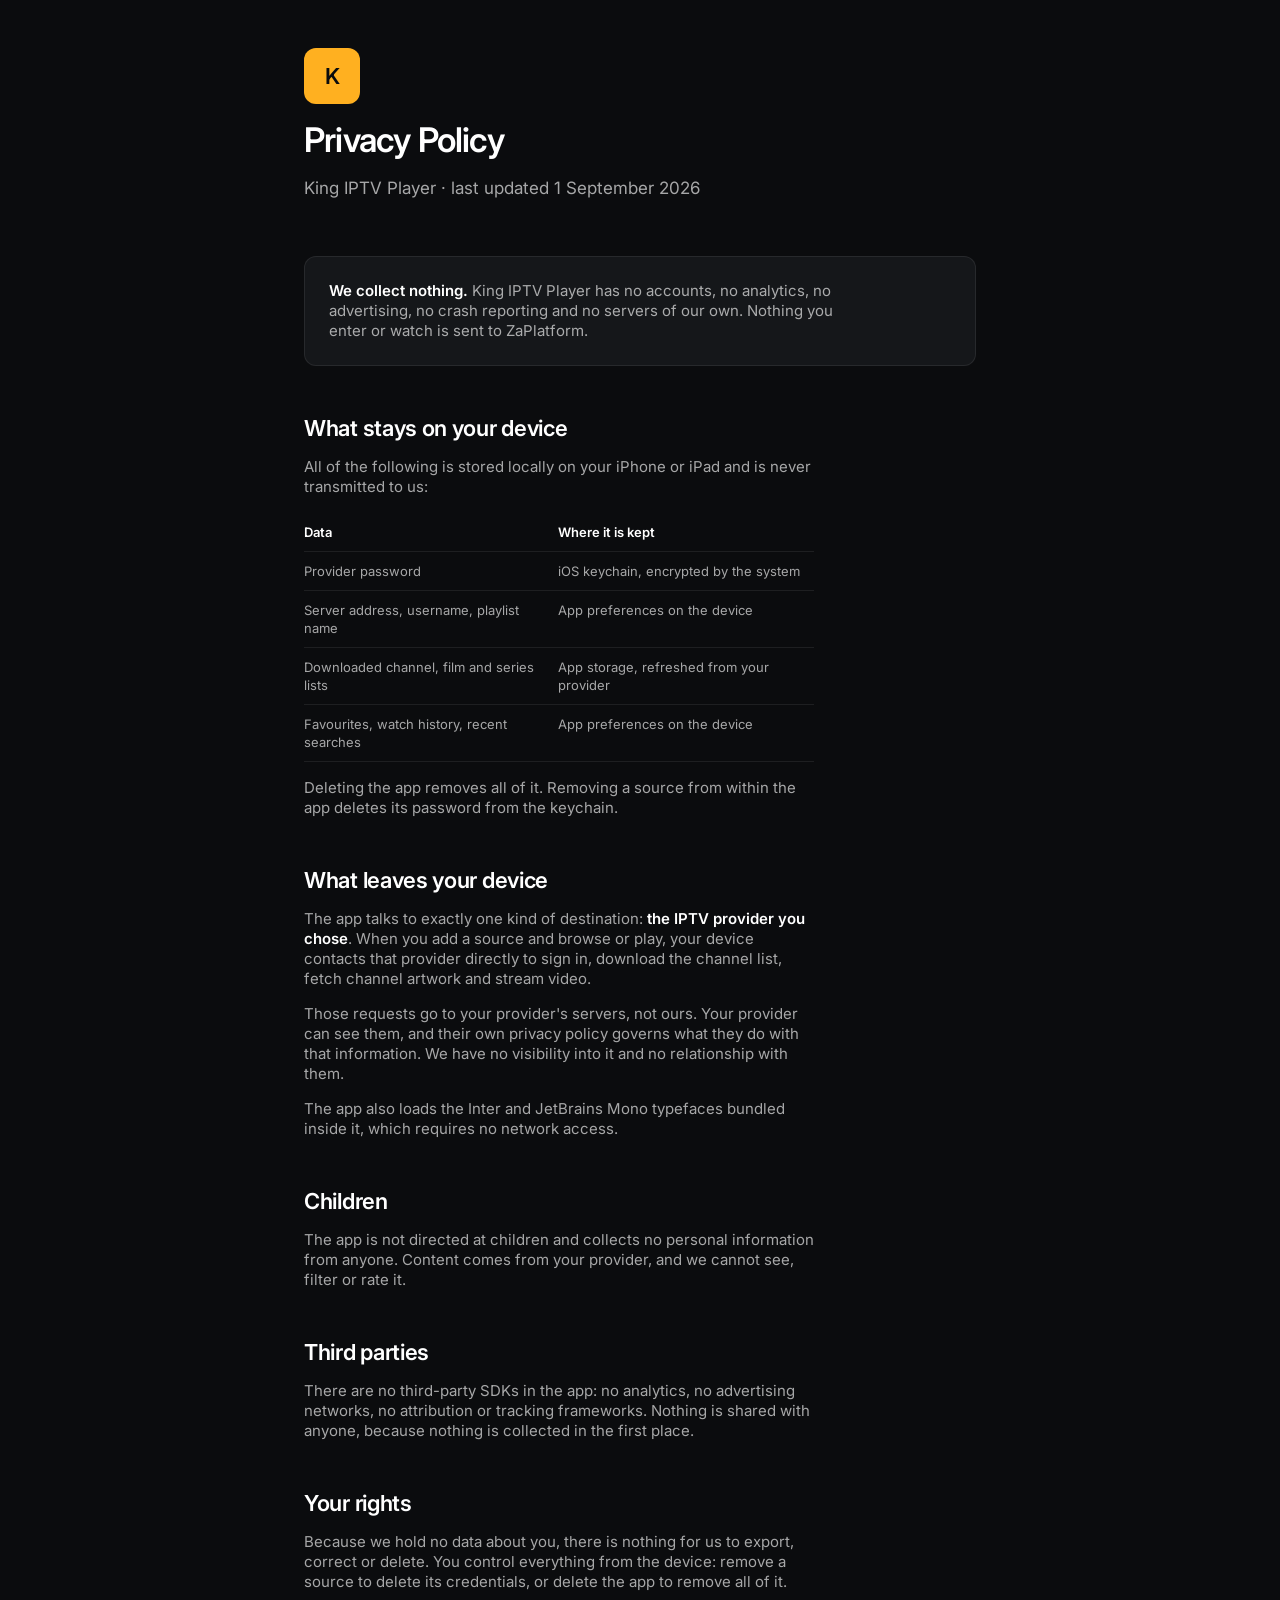
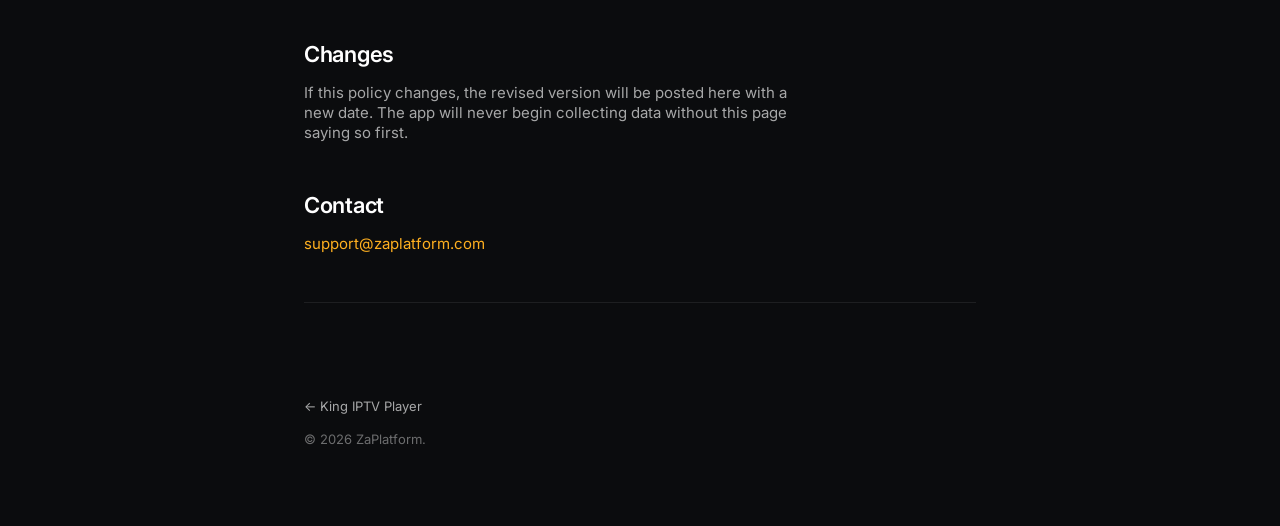
==== privacy/index.html @ c921037e "King IPTV Player site: landing page and privacy policy Static site for kingiptv.zaplatform.com, styl" ====
<!doctype html>
<html lang="en">
<head>
<meta charset="utf-8">
<meta name="viewport" content="width=device-width, initial-scale=1">
<title>Privacy Policy — King IPTV Player</title>
<meta name="description" content="King IPTV Player collects nothing. This policy explains what stays on your device and what leaves it.">
<link rel="preconnect" href="https://fonts.googleapis.com">
<link rel="preconnect" href="https://fonts.gstatic.com" crossorigin>
<link href="https://fonts.googleapis.com/css2?family=Inter:wght@400;600&display=swap" rel="stylesheet">
<link rel="stylesheet" href="../style.css">
</head>
<body>
<div class="wrap">

  <header>
    <div class="mark">K</div>
    <h1>Privacy Policy</h1>
    <p class="lead">King IPTV Player · last updated 1 September 2026</p>
  </header>

  <div class="card">
    <p style="margin:0">
      <strong>We collect nothing.</strong> King IPTV Player has no accounts, no
      analytics, no advertising, no crash reporting and no servers of our own.
      Nothing you enter or watch is sent to ZaPlatform.
    </p>
  </div>

  <h2>What stays on your device</h2>
  <p>
    All of the following is stored locally on your iPhone or iPad and is never
    transmitted to us:
  </p>

  <table>
    <tr>
      <th>Data</th>
      <th>Where it is kept</th>
    </tr>
    <tr>
      <td>Provider password</td>
      <td>iOS keychain, encrypted by the system</td>
    </tr>
    <tr>
      <td>Server address, username, playlist name</td>
      <td>App preferences on the device</td>
    </tr>
    <tr>
      <td>Downloaded channel, film and series lists</td>
      <td>App storage, refreshed from your provider</td>
    </tr>
    <tr>
      <td>Favourites, watch history, recent searches</td>
      <td>App preferences on the device</td>
    </tr>
  </table>

  <p>
    Deleting the app removes all of it. Removing a source from within the app
    deletes its password from the keychain.
  </p>

  <h2>What leaves your device</h2>
  <p>
    The app talks to exactly one kind of destination: <strong>the IPTV
    provider you chose</strong>. When you add a source and browse or play,
    your device contacts that provider directly to sign in, download the
    channel list, fetch channel artwork and stream video.
  </p>
  <p>
    Those requests go to your provider's servers, not ours. Your provider can
    see them, and their own privacy policy governs what they do with that
    information. We have no visibility into it and no relationship with them.
  </p>
  <p>
    The app also loads the Inter and JetBrains Mono typefaces bundled inside
    it, which requires no network access.
  </p>

  <h2>Children</h2>
  <p>
    The app is not directed at children and collects no personal information
    from anyone. Content comes from your provider, and we cannot see, filter or
    rate it.
  </p>

  <h2>Third parties</h2>
  <p>
    There are no third-party SDKs in the app: no analytics, no advertising
    networks, no attribution or tracking frameworks. Nothing is shared with
    anyone, because nothing is collected in the first place.
  </p>

  <h2>Your rights</h2>
  <p>
    Because we hold no data about you, there is nothing for us to export,
    correct or delete. You control everything from the device: remove a source
    to delete its credentials, or delete the app to remove all of it.
  </p>

  <h2>Changes</h2>
  <p>
    If this policy changes, the revised version will be posted here with a new
    date. The app will never begin collecting data without this page saying so
    first.
  </p>

  <h2>Contact</h2>
  <p>
    <a href="mailto:support@zaplatform.com">support@zaplatform.com</a>
  </p>

  <hr>
  <footer>
    <p style="color:inherit"><a href="../">← King IPTV Player</a></p>
    <p style="color:inherit">© 2026 ZaPlatform.</p>
  </footer>

</div>
</body>
</html>
---- style.css ----
/* King IPTV — the app's own tokens, so the site and the product match. */
:root {
  --base: #0B0C0E;
  --surface: #15171A;
  --accent: #FFB020;
  --text: #FFFFFF;
  --text-secondary: rgba(255, 255, 255, 0.64);
  --text-tertiary: rgba(255, 255, 255, 0.40);
  --hairline: rgba(255, 255, 255, 0.08);
  --radius-card: 12px;
  --radius-control: 8px;
}

* { box-sizing: border-box; }

html { -webkit-text-size-adjust: 100%; }

body {
  margin: 0;
  background: var(--base);
  color: var(--text);
  font-family: Inter, -apple-system, BlinkMacSystemFont, "Segoe UI", Helvetica, Arial, sans-serif;
  font-size: 15px;
  line-height: 20px;
  -webkit-font-smoothing: antialiased;
}

.wrap { max-width: 720px; margin: 0 auto; padding: 0 24px; }

header { padding: 48px 0 32px; }

.mark {
  width: 56px; height: 56px;
  border-radius: var(--radius-card);
  background: var(--accent);
  color: var(--base);
  display: flex; align-items: center; justify-content: center;
  font-size: 22px; font-weight: 600;
}

h1 {
  font-size: 34px; line-height: 40px; font-weight: 600;
  letter-spacing: -0.8px; margin: 16px 0 0;
}

h2 {
  font-size: 22px; line-height: 28px; font-weight: 600;
  letter-spacing: -0.3px; margin: 48px 0 12px;
}

h3 {
  font-size: 17px; line-height: 22px; font-weight: 600;
  margin: 32px 0 8px;
}

.lead {
  font-size: 17px; line-height: 24px;
  color: var(--text-secondary);
  max-width: 34em; margin: 16px 0 0;
}

p { color: var(--text-secondary); max-width: 34em; }

ul { color: var(--text-secondary); max-width: 34em; padding-left: 20px; }
li { margin-bottom: 8px; }

strong { color: var(--text); font-weight: 600; }

a { color: var(--accent); text-decoration: none; }
a:hover { text-decoration: underline; }

.note {
  font-size: 13px; line-height: 18px;
  color: var(--text-tertiary);
  max-width: 34em;
}

.card {
  background: var(--surface);
  border: 1px solid var(--hairline);
  border-radius: var(--radius-card);
  padding: 24px;
  margin: 24px 0;
}

.features { display: grid; gap: 12px; grid-template-columns: 1fr; margin: 32px 0; }
@media (min-width: 640px) { .features { grid-template-columns: 1fr 1fr; } }

.feature { background: var(--surface); border: 1px solid var(--hairline);
           border-radius: var(--radius-card); padding: 20px; }
.feature h3 { margin: 0 0 6px; font-size: 15px; }
.feature p { margin: 0; font-size: 13px; line-height: 18px; }

.pill {
  display: inline-block;
  font-size: 11px; line-height: 14px; font-weight: 600;
  letter-spacing: 0.5px; text-transform: uppercase;
  color: var(--accent);
  border: 1px solid var(--accent);
  background: rgba(255, 176, 32, 0.12);
  border-radius: 999px; padding: 3px 10px;
}

hr { border: 0; border-top: 1px solid var(--hairline); margin: 48px 0; }

footer { padding: 32px 0 64px; color: var(--text-tertiary); font-size: 13px; }
footer a { color: var(--text-secondary); }

table { border-collapse: collapse; width: 100%; max-width: 34em; margin: 16px 0; }
th, td { text-align: left; padding: 10px 12px 10px 0; border-bottom: 1px solid var(--hairline);
         font-size: 13px; line-height: 18px; vertical-align: top; }
th { color: var(--text); font-weight: 600; }
td { color: var(--text-secondary); }
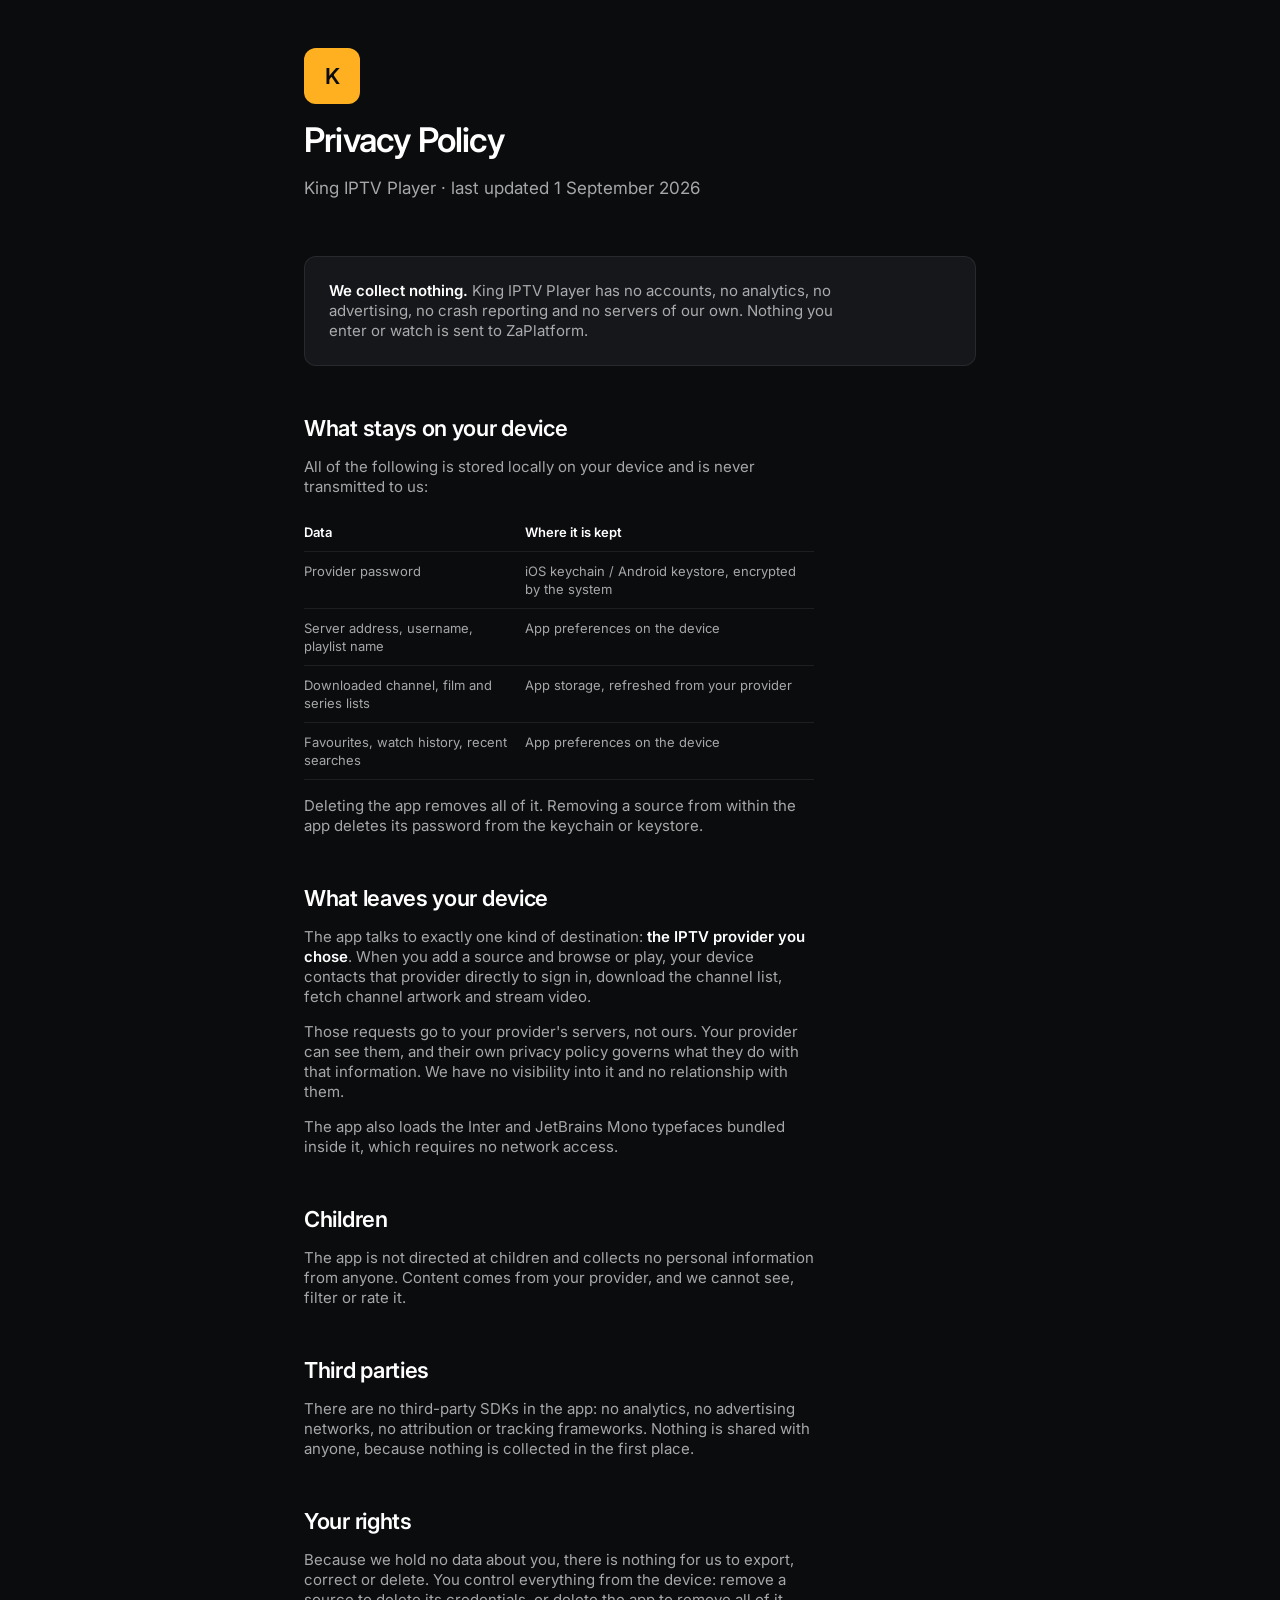
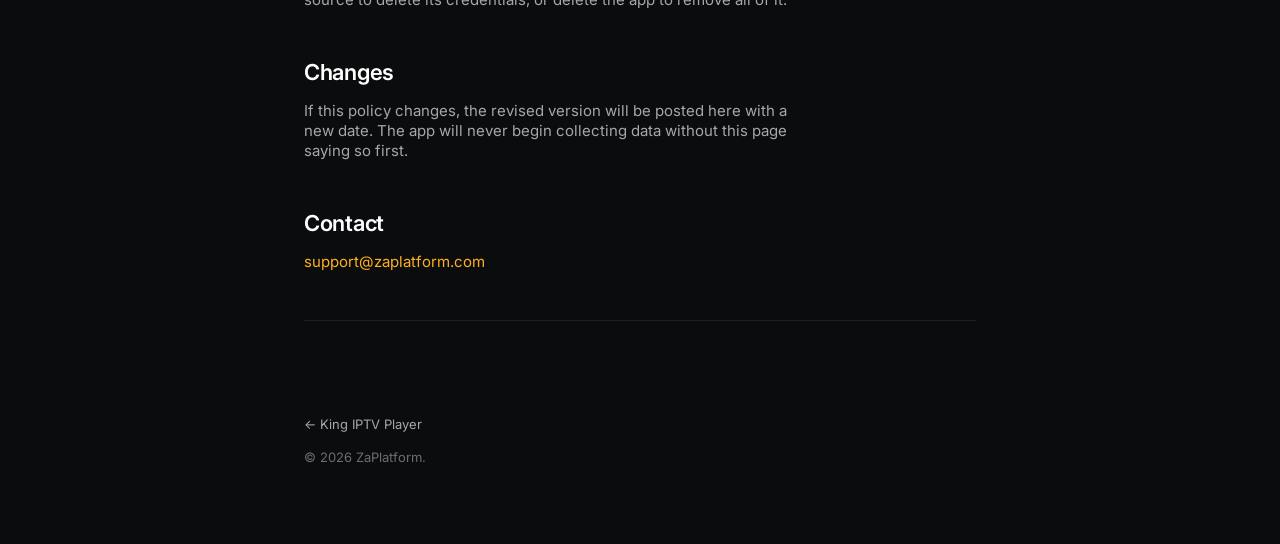
==== commit 476bfcc6: "SEO/AEO: Android-first landing, Play link, JSON-LD app + FAQ, robots, sitemap, llms.txt The page adv" ====
--- a/privacy/index.html
+++ b/privacy/index.html
@@ -29,7 +29,7 @@
 
   <h2>What stays on your device</h2>
   <p>
-    All of the following is stored locally on your iPhone or iPad and is never
+    All of the following is stored locally on your device and is never
     transmitted to us:
   </p>
 
@@ -40,7 +40,7 @@
     </tr>
     <tr>
       <td>Provider password</td>
-      <td>iOS keychain, encrypted by the system</td>
+      <td>iOS keychain / Android keystore, encrypted by the system</td>
     </tr>
     <tr>
       <td>Server address, username, playlist name</td>
@@ -58,7 +58,7 @@
 
   <p>
     Deleting the app removes all of it. Removing a source from within the app
-    deletes its password from the keychain.
+    deletes its password from the keychain or keystore.
   </p>
 
   <h2>What leaves your device</h2>
--- a/style.css
+++ b/style.css
@@ -111,3 +111,18 @@
          font-size: 13px; line-height: 18px; vertical-align: top; }
 th { color: var(--text); font-weight: 600; }
 td { color: var(--text-secondary); }
+
+img.mark { display: block; }
+
+.cta { display: flex; flex-wrap: wrap; align-items: center; gap: 12px 16px; margin: 24px 0 0; max-width: none; }
+.button {
+  display: inline-block;
+  background: var(--accent); color: var(--base);
+  font-weight: 600; font-size: 15px; line-height: 20px;
+  border-radius: var(--radius-control); padding: 12px 18px;
+}
+.button:hover { text-decoration: none; filter: brightness(1.08); }
+.cta .note { margin: 0; }
+
+.faq h3 { margin: 24px 0 6px; font-size: 15px; }
+.faq p { margin: 0; }
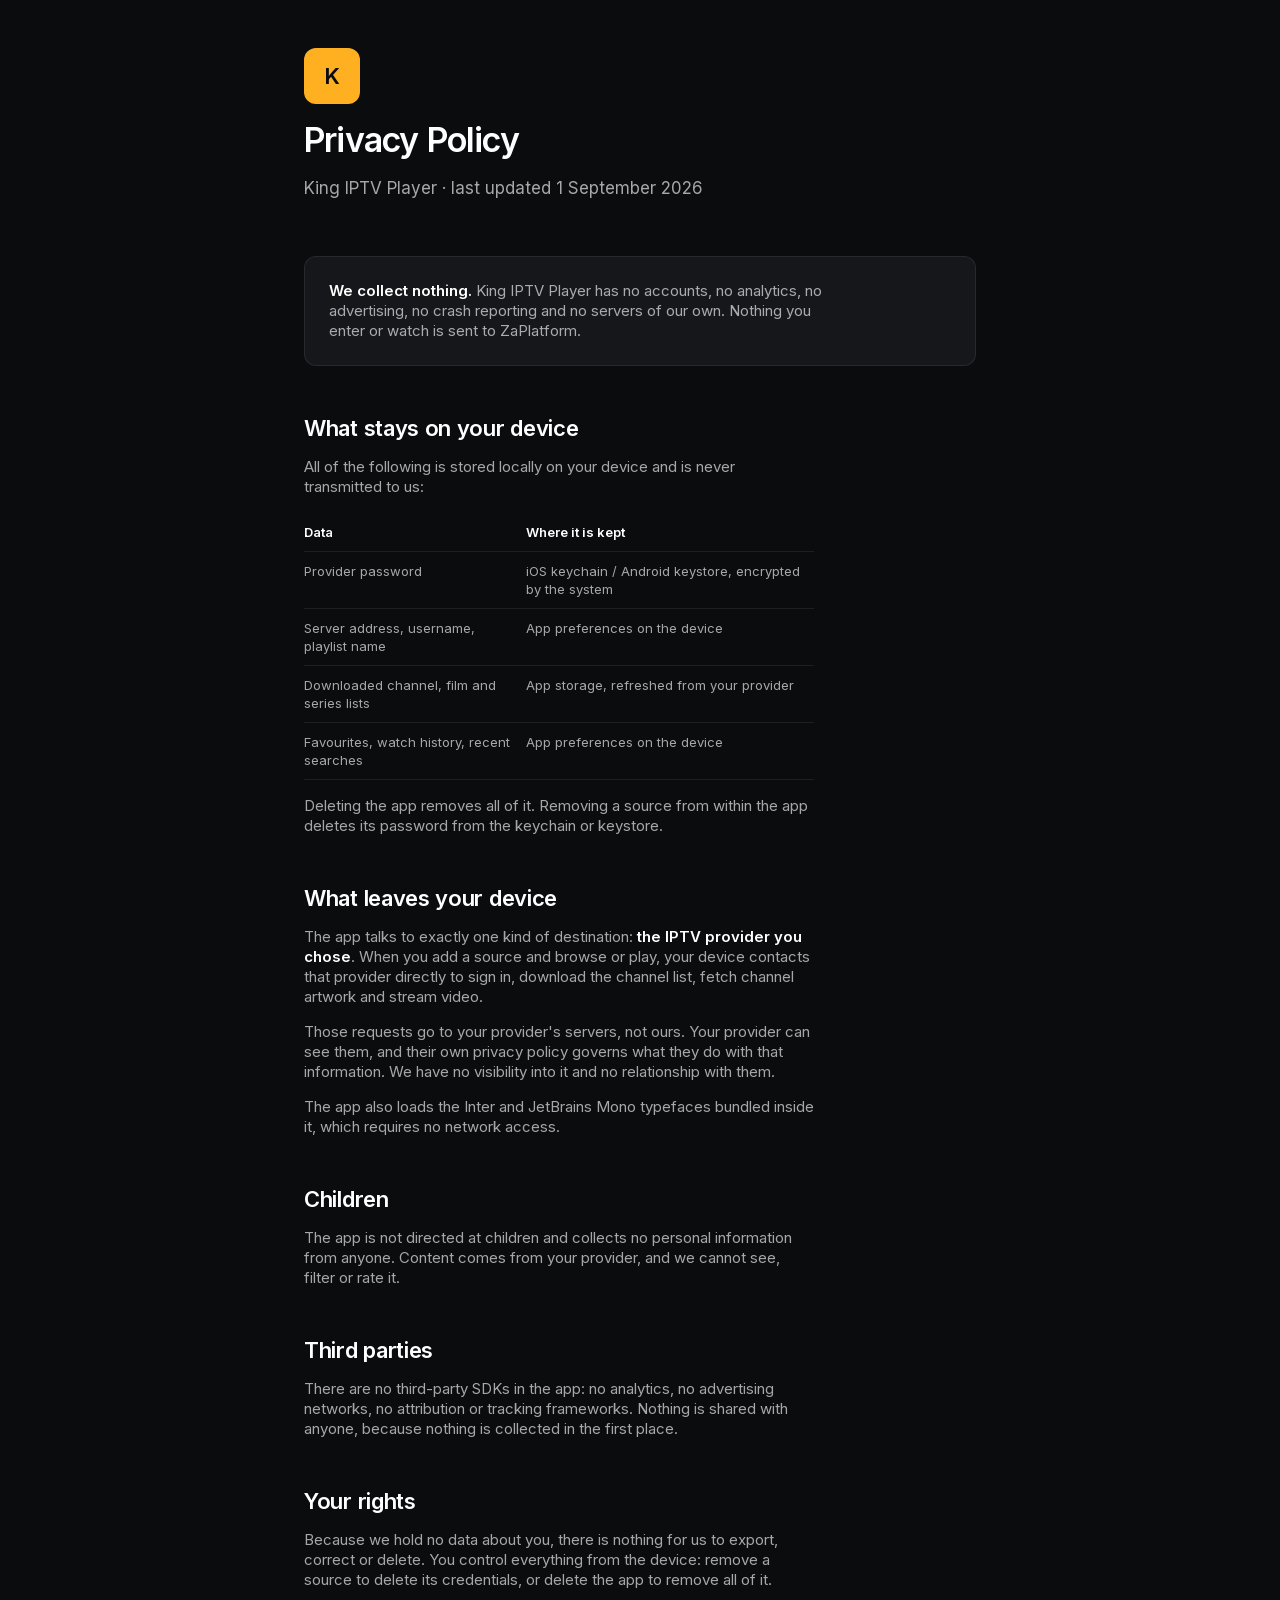
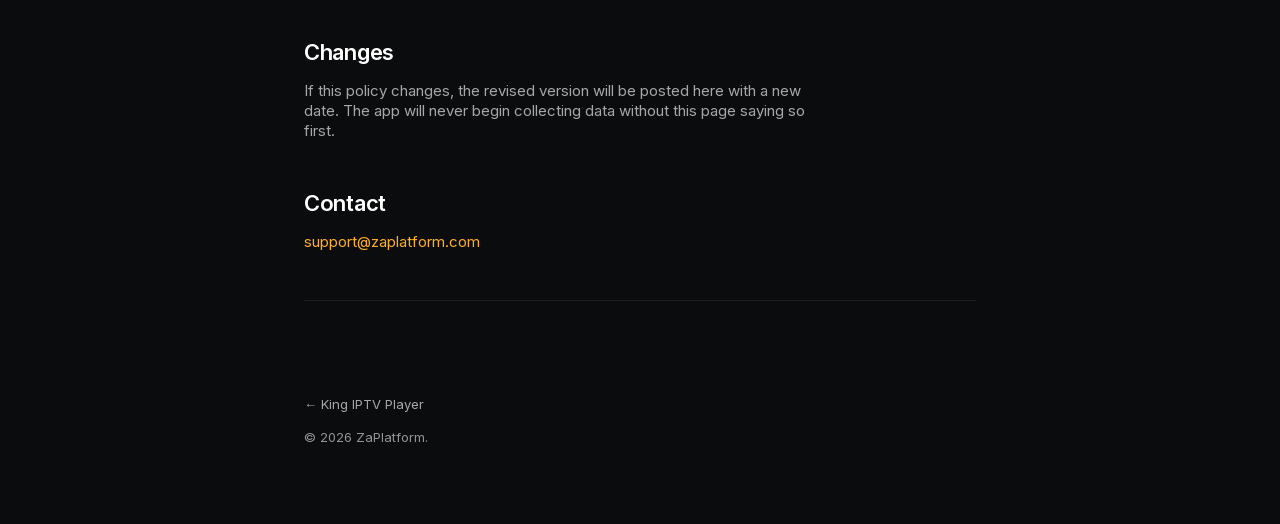
==== commit 9e74d7ac: "Add iOS App Store listing; self-host Inter; SEO fixes Cover both platforms on the site now that the " ====
--- a/privacy/index.html
+++ b/privacy/index.html
@@ -5,9 +5,24 @@
 <meta name="viewport" content="width=device-width, initial-scale=1">
 <title>Privacy Policy — King IPTV Player</title>
 <meta name="description" content="King IPTV Player collects nothing. This policy explains what stays on your device and what leaves it.">
-<link rel="preconnect" href="https://fonts.googleapis.com">
-<link rel="preconnect" href="https://fonts.gstatic.com" crossorigin>
-<link href="https://fonts.googleapis.com/css2?family=Inter:wght@400;600&display=swap" rel="stylesheet">
+<link rel="canonical" href="https://kingiptv.zaplatform.com/privacy/">
+<meta name="theme-color" content="#0B0C0E">
+<link rel="icon" type="image/png" href="/favicon.png">
+<link rel="apple-touch-icon" href="/apple-touch-icon.png">
+
+<meta property="og:type" content="website">
+<meta property="og:site_name" content="King IPTV Player">
+<meta property="og:locale" content="en">
+<meta property="og:title" content="Privacy Policy — King IPTV Player">
+<meta property="og:description" content="King IPTV Player collects nothing. This policy explains what stays on your device and what leaves it.">
+<meta property="og:url" content="https://kingiptv.zaplatform.com/privacy/">
+<meta property="og:image" content="https://kingiptv.zaplatform.com/og.png">
+<meta property="og:image:width" content="1024">
+<meta property="og:image:height" content="500">
+<meta property="og:image:alt" content="King IPTV Player, an IPTV player for Android, iPhone and iPad">
+<meta name="twitter:card" content="summary_large_image">
+
+<link rel="preload" href="../fonts/inter-latin.woff2" as="font" type="font/woff2" crossorigin>
 <link rel="stylesheet" href="../style.css">
 </head>
 <body>
--- a/style.css
+++ b/style.css
@@ -1,3 +1,17 @@
+/* Inter, self-hosted (SIL OFL 1.1, see fonts/LICENSE.txt). Latin subset,
+   variable weight. Served from this origin so no visitor data reaches a
+   third-party font CDN. */
+@font-face {
+  font-family: Inter;
+  font-style: normal;
+  font-weight: 400 600;
+  font-display: swap;
+  src: url(fonts/inter-latin.woff2) format("woff2");
+  unicode-range: U+0000-00FF, U+0131, U+0152-0153, U+02BB-02BC, U+02C6, U+02DA,
+    U+02DC, U+0304, U+0308, U+0329, U+2000-206F, U+20AC, U+2122, U+2191, U+2193,
+    U+2212, U+2215, U+FEFF, U+FFFD;
+}
+
 /* King IPTV — the app's own tokens, so the site and the product match. */
 :root {
   --base: #0B0C0E;
@@ -5,7 +19,9 @@
   --accent: #FFB020;
   --text: #FFFFFF;
   --text-secondary: rgba(255, 255, 255, 0.64);
-  --text-tertiary: rgba(255, 255, 255, 0.40);
+  /* 0.56 keeps small print above the 4.5:1 WCAG AA contrast ratio on both
+     --base and --surface (0.40 measured about 3.8:1). */
+  --text-tertiary: rgba(255, 255, 255, 0.56);
   --hairline: rgba(255, 255, 255, 0.08);
   --radius-card: 12px;
   --radius-control: 8px;
@@ -122,7 +138,9 @@
   border-radius: var(--radius-control); padding: 12px 18px;
 }
 .button:hover { text-decoration: none; filter: brightness(1.08); }
-.cta .note { margin: 0; }
+a:focus-visible { outline: 2px solid var(--accent); outline-offset: 3px; border-radius: 4px; }
+.button:focus-visible { outline-color: var(--text); }
+.cta .note { margin: 0; flex-basis: 100%; }
 
 .faq h3 { margin: 24px 0 6px; font-size: 15px; }
 .faq p { margin: 0; }
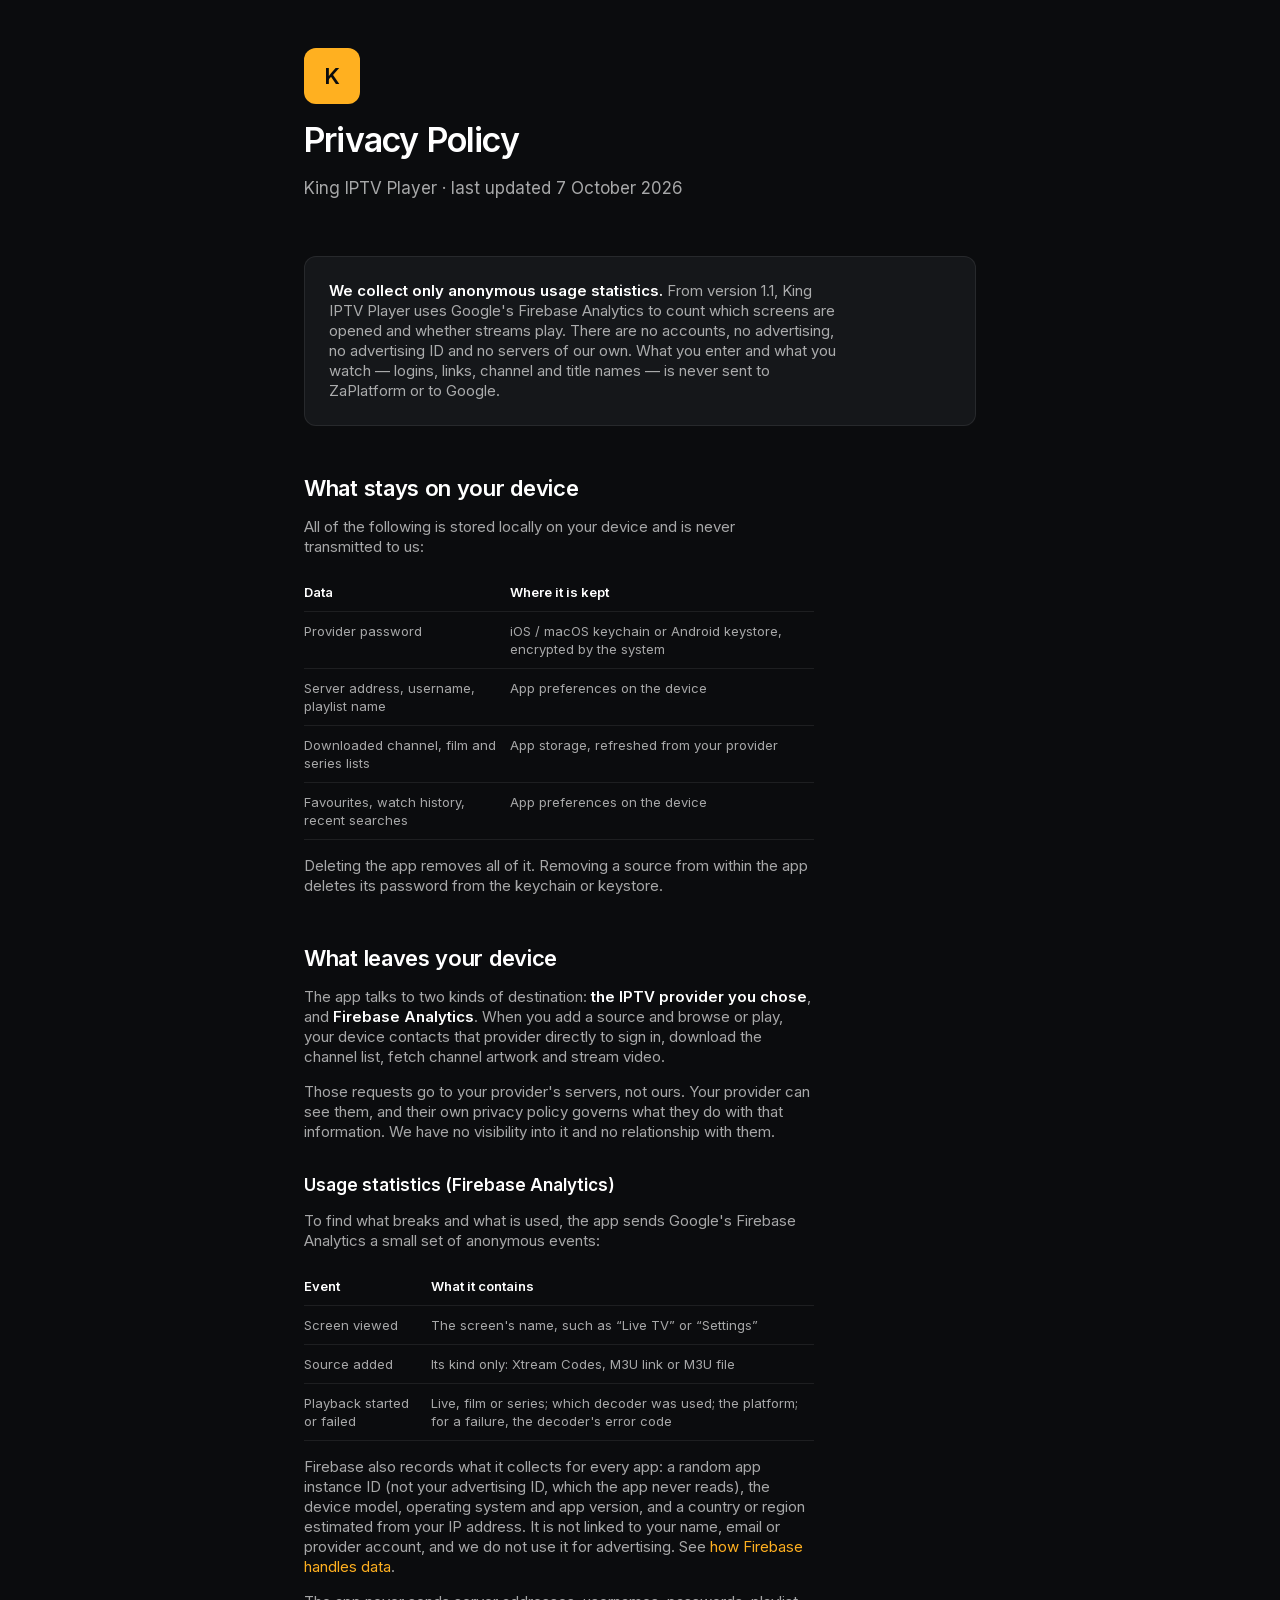
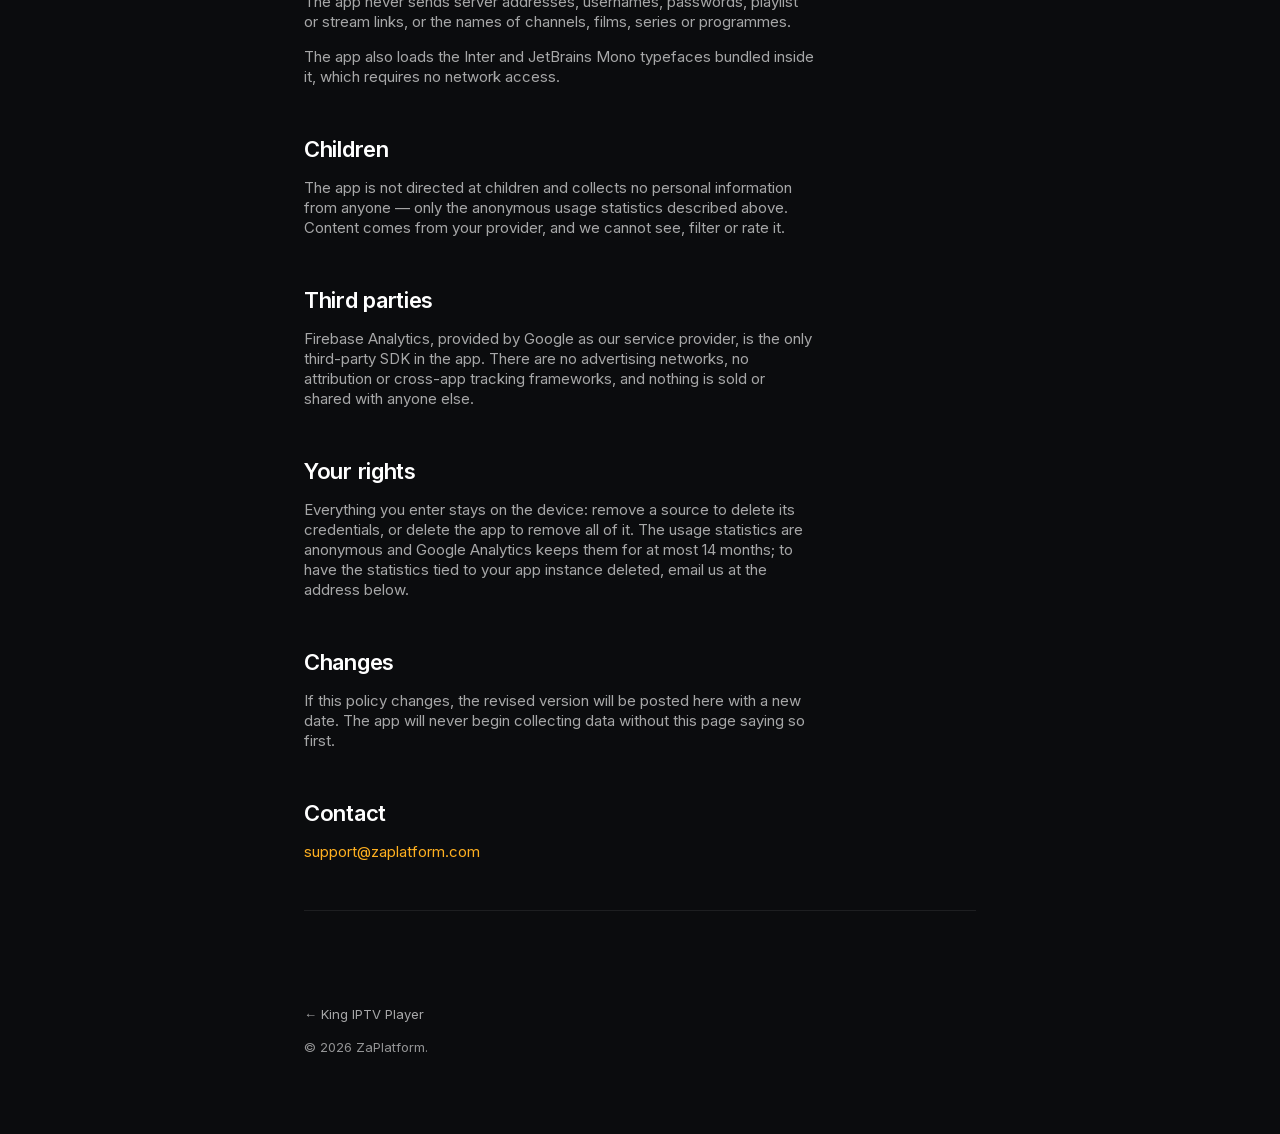
==== commit 1cf3d8b6: "Privacy policy and FAQ: declare Firebase Analytics from 1.1 King IPTV Player 1.1 (iOS, Android, and " ====
--- a/privacy/index.html
+++ b/privacy/index.html
@@ -4,7 +4,7 @@
 <meta charset="utf-8">
 <meta name="viewport" content="width=device-width, initial-scale=1">
 <title>Privacy Policy — King IPTV Player</title>
-<meta name="description" content="King IPTV Player collects nothing. This policy explains what stays on your device and what leaves it.">
+<meta name="description" content="King IPTV Player collects only anonymous usage statistics through Firebase Analytics. This policy explains what stays on your device and what leaves it.">
 <link rel="canonical" href="https://kingiptv.zaplatform.com/privacy/">
 <meta name="theme-color" content="#0B0C0E">
 <link rel="icon" type="image/png" href="/favicon.png">
@@ -14,7 +14,7 @@
 <meta property="og:site_name" content="King IPTV Player">
 <meta property="og:locale" content="en">
 <meta property="og:title" content="Privacy Policy — King IPTV Player">
-<meta property="og:description" content="King IPTV Player collects nothing. This policy explains what stays on your device and what leaves it.">
+<meta property="og:description" content="King IPTV Player collects only anonymous usage statistics through Firebase Analytics. This policy explains what stays on your device and what leaves it.">
 <meta property="og:url" content="https://kingiptv.zaplatform.com/privacy/">
 <meta property="og:image" content="https://kingiptv.zaplatform.com/og.png">
 <meta property="og:image:width" content="1024">
@@ -31,14 +31,17 @@
   <header>
     <div class="mark">K</div>
     <h1>Privacy Policy</h1>
-    <p class="lead">King IPTV Player · last updated 1 September 2026</p>
+    <p class="lead">King IPTV Player · last updated 7 October 2026</p>
   </header>
 
   <div class="card">
     <p style="margin:0">
-      <strong>We collect nothing.</strong> King IPTV Player has no accounts, no
-      analytics, no advertising, no crash reporting and no servers of our own.
-      Nothing you enter or watch is sent to ZaPlatform.
+      <strong>We collect only anonymous usage statistics.</strong> From version
+      1.1, King IPTV Player uses Google's Firebase Analytics to count which
+      screens are opened and whether streams play. There are no accounts, no
+      advertising, no advertising ID and no servers of our own. What you enter
+      and what you watch — logins, links, channel and title names — is never
+      sent to ZaPlatform or to Google.
     </p>
   </div>
 
@@ -55,7 +58,7 @@
     </tr>
     <tr>
       <td>Provider password</td>
-      <td>iOS keychain / Android keystore, encrypted by the system</td>
+      <td>iOS / macOS keychain or Android keystore, encrypted by the system</td>
     </tr>
     <tr>
       <td>Server address, username, playlist name</td>
@@ -78,8 +81,8 @@
 
   <h2>What leaves your device</h2>
   <p>
-    The app talks to exactly one kind of destination: <strong>the IPTV
-    provider you chose</strong>. When you add a source and browse or play,
+    The app talks to two kinds of destination: <strong>the IPTV provider you
+    chose</strong>, and <strong>Firebase Analytics</strong>. When you add a source and browse or play,
     your device contacts that provider directly to sign in, download the
     channel list, fetch channel artwork and stream video.
   </p>
@@ -87,6 +90,43 @@
     Those requests go to your provider's servers, not ours. Your provider can
     see them, and their own privacy policy governs what they do with that
     information. We have no visibility into it and no relationship with them.
+  </p>
+  <h3>Usage statistics (Firebase Analytics)</h3>
+  <p>
+    To find what breaks and what is used, the app sends Google's Firebase
+    Analytics a small set of anonymous events:
+  </p>
+  <table>
+    <tr>
+      <th>Event</th>
+      <th>What it contains</th>
+    </tr>
+    <tr>
+      <td>Screen viewed</td>
+      <td>The screen's name, such as “Live TV” or “Settings”</td>
+    </tr>
+    <tr>
+      <td>Source added</td>
+      <td>Its kind only: Xtream Codes, M3U link or M3U file</td>
+    </tr>
+    <tr>
+      <td>Playback started or failed</td>
+      <td>Live, film or series; which decoder was used; the platform; for a
+        failure, the decoder's error code</td>
+    </tr>
+  </table>
+  <p>
+    Firebase also records what it collects for every app: a random app
+    instance ID (not your advertising ID, which the app never reads), the
+    device model, operating system and app version, and a country or region
+    estimated from your IP address. It is not linked to your name, email or
+    provider account, and we do not use it for advertising. See
+    <a href="https://firebase.google.com/support/privacy">how Firebase handles
+    data</a>.
+  </p>
+  <p>
+    The app never sends server addresses, usernames, passwords, playlist or
+    stream links, or the names of channels, films, series or programmes.
   </p>
   <p>
     The app also loads the Inter and JetBrains Mono typefaces bundled inside
@@ -96,22 +136,25 @@
   <h2>Children</h2>
   <p>
     The app is not directed at children and collects no personal information
-    from anyone. Content comes from your provider, and we cannot see, filter or
+    from anyone — only the anonymous usage statistics described above. Content comes from your provider, and we cannot see, filter or
     rate it.
   </p>
 
   <h2>Third parties</h2>
   <p>
-    There are no third-party SDKs in the app: no analytics, no advertising
-    networks, no attribution or tracking frameworks. Nothing is shared with
-    anyone, because nothing is collected in the first place.
+    Firebase Analytics, provided by Google as our service provider, is the
+    only third-party SDK in the app. There are no advertising networks, no
+    attribution or cross-app tracking frameworks, and nothing is sold or
+    shared with anyone else.
   </p>
 
   <h2>Your rights</h2>
   <p>
-    Because we hold no data about you, there is nothing for us to export,
-    correct or delete. You control everything from the device: remove a source
-    to delete its credentials, or delete the app to remove all of it.
+    Everything you enter stays on the device: remove a source to delete its
+    credentials, or delete the app to remove all of it. The usage statistics
+    are anonymous and Google Analytics keeps them for at most 14 months; to have the
+    statistics tied to your app instance deleted, email us at the address
+    below.
   </p>
 
   <h2>Changes</h2>
